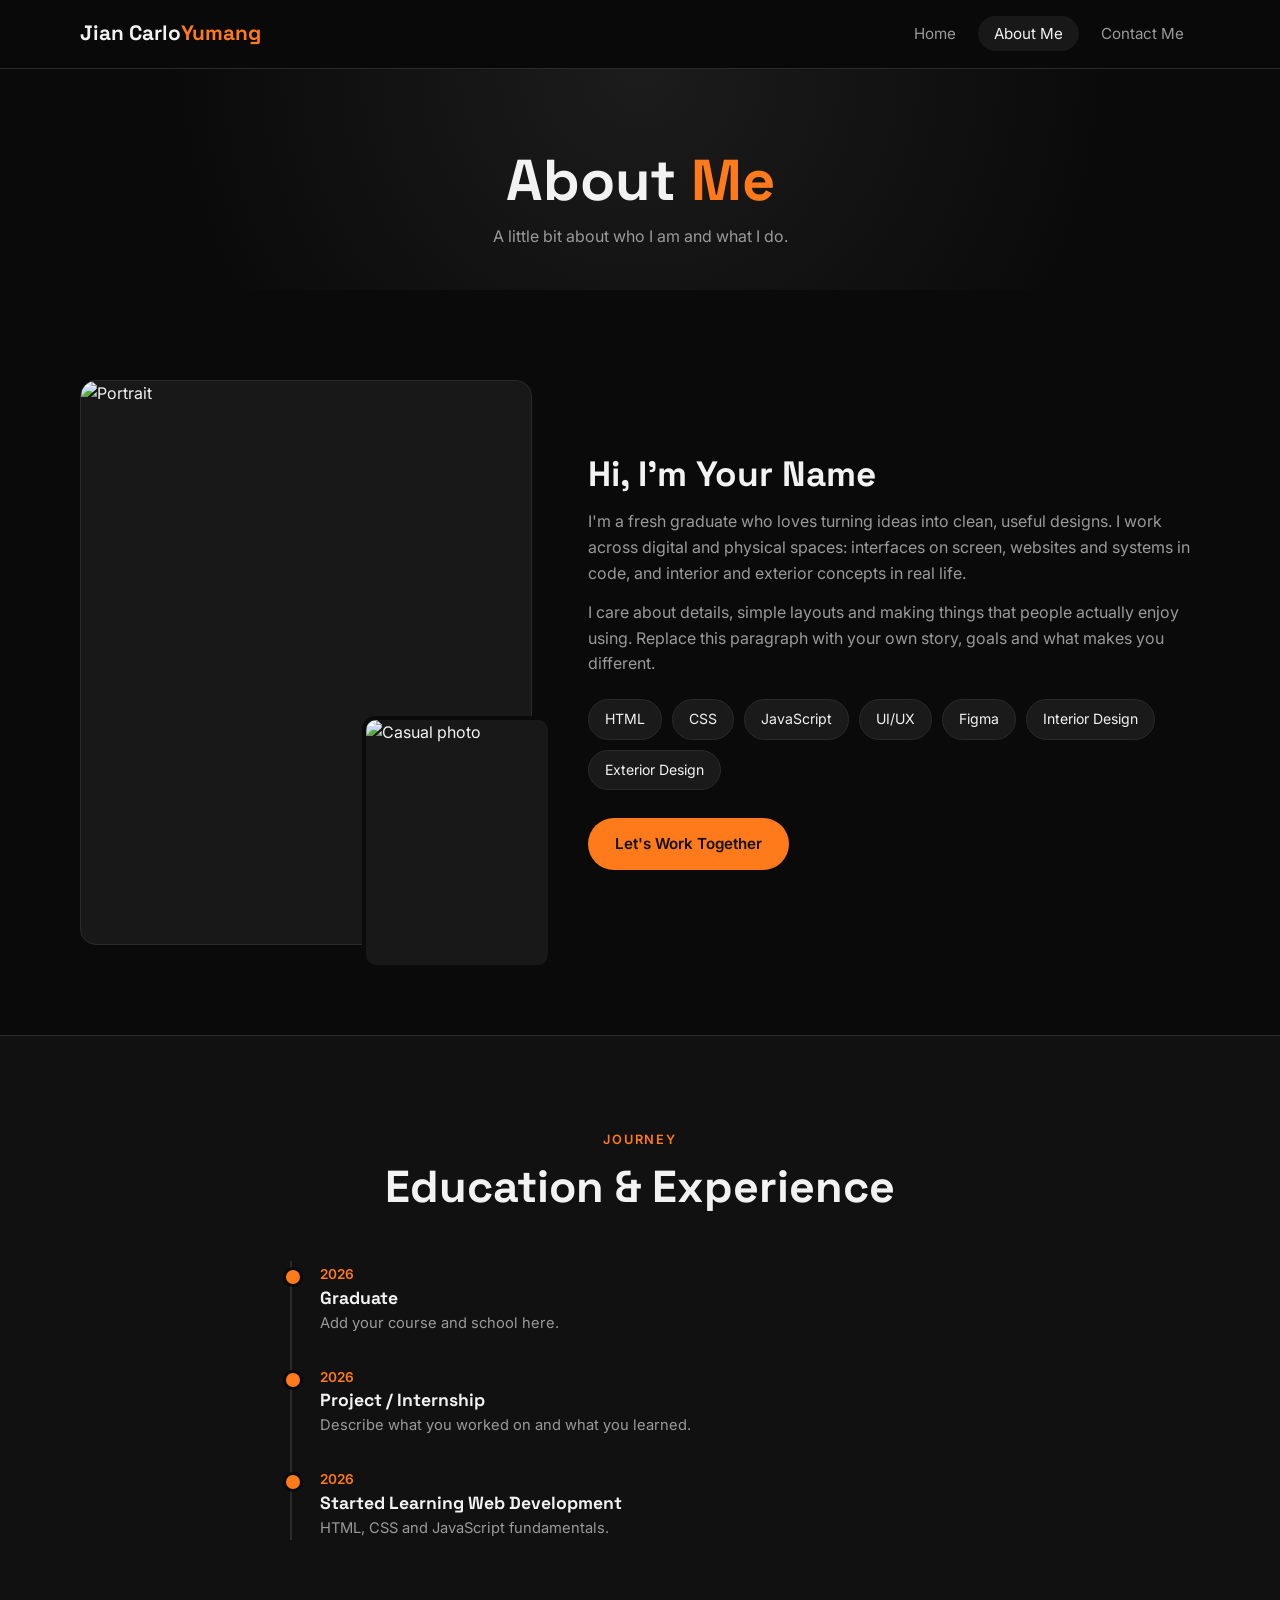
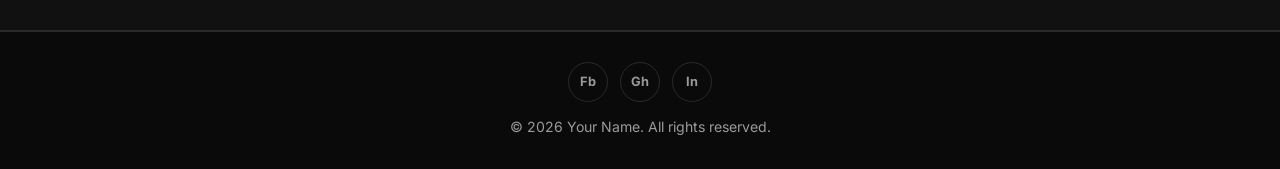
==== about.html @ 5ab4c867 "initial commit" ====
<!DOCTYPE html>
<html lang="en">
<head>
  <meta charset="UTF-8" />
  <meta name="viewport" content="width=device-width, initial-scale=1" />
  <title>About Me | Your Name</title>
  <link rel="preconnect" href="https://fonts.googleapis.com" />
  <link href="https://fonts.googleapis.com/css2?family=Inter:wght@400;500;600&family=Space+Grotesk:wght@500;700&display=swap" rel="stylesheet" />
  <link rel="stylesheet" href="style.css" />
</head>
<body>

  <header class="nav">
    <div class="container">
      <a href="index.html" class="logo">Jian Carlo<span>Yumang</span></a>
      <ul>
        <li><a href="index.html">Home</a></li>
        <li><a href="about.html" class="active">About Me</a></li>
        <li><a href="contact.html">Contact Me</a></li>
      </ul>
      <button class="menu-btn" aria-label="Menu">☰</button>
    </div>
  </header>

  <div class="page-hero">
    <div class="container">
      <h1>About <span class="accent">Me</span></h1>
      <p>A little bit about who I am and what I do.</p>
    </div>
  </div>

  <section>
    <div class="container about-grid">
      <div class="about-photos reveal">
        <img class="main" src="images/about-main.jpg" alt="Portrait" />
        <img class="small" src="images/about-casual.jpg" alt="Casual photo" />
      </div>
      <div class="about-text reveal">
        <h2>Hi, I'm Your Name</h2>
        <p>I'm a fresh graduate who loves turning ideas into clean, useful designs. I work across digital and physical spaces: interfaces on screen, websites and systems in code, and interior and exterior concepts in real life.</p>
        <p>I care about details, simple layouts and making things that people actually enjoy using. Replace this paragraph with your own story, goals and what makes you different.</p>
        <div class="skills">
          <span>HTML</span><span>CSS</span><span>JavaScript</span>
          <span>UI/UX</span><span>Figma</span><span>Interior Design</span><span>Exterior Design</span>
        </div>
        <a href="contact.html" class="btn btn-primary">Let's Work Together</a>
      </div>
    </div>
  </section>

  <section class="alt">
    <div class="container">
      <div class="section-head reveal">
        <span class="tag">Journey</span>
        <h2>Education &amp; Experience</h2>
      </div>
      <div class="timeline" style="max-width:700px;margin-inline:auto">
        <div class="item reveal">
          <span class="year">2026</span>
          <h3>Graduate</h3>
          <p>Add your course and school here.</p>
        </div>
        <div class="item reveal">
          <span class="year">2025</span>
          <h3>Project / Internship</h3>
          <p>Describe what you worked on and what you learned.</p>
        </div>
        <div class="item reveal">
          <span class="year">2024</span>
          <h3>Started Learning Web Development</h3>
          <p>HTML, CSS and JavaScript fundamentals.</p>
        </div>
      </div>
    </div>
  </section>

  <footer>
    <div class="container">
      <div class="socials">
        <a href="#" aria-label="Facebook">Fb</a>
        <a href="#" aria-label="GitHub">Gh</a>
        <a href="#" aria-label="LinkedIn">In</a>
      </div>
      © <span class="year"></span> Your Name. All rights reserved.
    </div>
  </footer>

  <script src="script.js"></script>
</body>
</html>
---- style.css ----
:root {
  --bg: #0a0a0a;
  --bg-2: #111111;
  --bg-3: #181818;
  --card: #1a1a1a;
  --line: #2a2a2a;
  --text: #f2f2f2;
  --muted: #9a9a9a;
  --accent: #ff7a1a;
  --radius: 16px;
  --max: 1120px;
}

* { box-sizing: border-box; margin: 0; padding: 0; }
html { scroll-behavior: smooth; }
body {
  font-family: "Inter", system-ui, sans-serif;
  background: var(--bg);
  color: var(--text);
  line-height: 1.6;
  -webkit-font-smoothing: antialiased;
}
img { max-width: 100%; display: block; }
a { color: inherit; text-decoration: none; }
.container { width: min(var(--max), calc(100% - 2.5rem)); margin-inline: auto; }
section { padding: clamp(64px, 8vw, 90px) 0; }
h1, h2, h3 { font-family: "Space Grotesk", "Inter", sans-serif; line-height: 1.1; }
.accent { color: var(--accent); }

/* ===== Navbar ===== */
.nav {
  position: sticky; top: 0; z-index: 50;
  background: rgba(10,10,10,.85);
  backdrop-filter: blur(12px);
  border-bottom: 1px solid var(--line);
}
.nav .container { display: flex; align-items: center; justify-content: space-between; height: 68px; }
.logo { font-family: "Space Grotesk", sans-serif; font-weight: 700; font-size: 1.3rem; }
.logo span { color: var(--accent); }
.nav ul { display: flex; gap: 6px; list-style: none; }
.nav ul a { padding: 8px 16px; border-radius: 999px; color: var(--muted); font-size: .95rem; transition: .25s; }
.nav ul a:hover, .nav ul a.active { color: var(--text); background: var(--bg-3); }
.menu-btn { display: none; background: none; border: 1px solid var(--line); color: var(--text); font-size: 1.3rem; width: 42px; height: 42px; border-radius: 10px; cursor: pointer; }

/* ===== Buttons ===== */
.btn {
  display: inline-flex; align-items: center; gap: 8px;
  padding: 13px 26px; border-radius: 999px; font-weight: 600; font-size: .95rem;
  border: 1px solid transparent; cursor: pointer; transition: .25s; font-family: inherit;
}
.btn-primary { background: var(--accent); color: #111; }
.btn-primary:hover { transform: translateY(-2px); box-shadow: 0 8px 24px rgba(255,122,26,.35); }
.btn-ghost { border-color: var(--line); color: var(--text); background: transparent; }
.btn-ghost:hover { border-color: var(--accent); color: var(--accent); }

/* ===== Hero ===== */
.hero { padding: 70px 0 0; background: radial-gradient(circle at 70% 20%, #1c1c1c 0%, var(--bg) 60%); overflow: hidden; }
.hero .container { display: grid; grid-template-columns: minmax(0, 1.1fr) minmax(0, .9fr); gap: 40px; align-items: end; }
.hero-text { padding-bottom: 80px; align-self: center; }
.hero-text .hello { color: var(--accent); font-weight: 600; letter-spacing: .15em; text-transform: uppercase; font-size: .85rem; }
.hero-text h1 { font-size: clamp(2.6rem, 6vw, 4.8rem); margin: 14px 0 18px; }
.hero-text h1 .outline { color: transparent; -webkit-text-stroke: 1.5px var(--text); }
.hero-text p { color: var(--muted); max-width: 520px; margin-bottom: 30px; }
.hero-actions { display: flex; gap: 14px; flex-wrap: wrap; }
.hero-photo { position: relative; display: flex; justify-content: center; }
.hero-photo::before {
  content: ""; position: absolute; bottom: 0; width: 82%; aspect-ratio: 1; border-radius: 50%;
}
.hero-photo img { position: relative; width: min(380px, 90%); aspect-ratio: 4/5; object-fit: cover; border-radius: 200px 200px 0 0; background: var(--bg-3); }

/* ===== Stats ===== */
.stats { background: var(--bg-2); padding: 40px 0; border-block: 1px solid var(--line); }
.stats .container { display: grid; grid-template-columns: repeat(3, minmax(0, 1fr)); gap: 20px; text-align: center; }
.stats h3 { font-size: 2.4rem; color: var(--accent); }
.stats p { color: var(--muted); font-size: .9rem; }

/* ===== Section headings ===== */
.section-head { text-align: center; margin-bottom: 50px; }
.section-head .tag { color: var(--accent); font-weight: 600; letter-spacing: .15em; text-transform: uppercase; font-size: .8rem; }
.section-head h2 { font-size: clamp(1.9rem, 4vw, 2.8rem); margin-top: 10px; }
.section-head p { color: var(--muted); max-width: 560px; margin: 12px auto 0; }

/* ===== Services ===== */
.services-grid { display: grid; grid-template-columns: repeat(3, minmax(0, 1fr)); gap: 22px; }
.service-card {
  background: var(--card); border: 1px solid var(--line); border-radius: var(--radius);
  padding: 34px 28px; transition: .3s;
}
.service-card:hover { transform: translateY(-6px); border-color: var(--accent); background: #1f1f1f; }
.service-card .icon {
  width: 58px; height: 58px; border-radius: 14px; display: grid; place-items: center;
  background: #0f0f0f; border: 1px solid var(--line); font-size: 1.6rem; margin-bottom: 20px;
}
.service-card h3 { font-size: 1.25rem; margin-bottom: 10px; }
.service-card p { color: var(--muted); font-size: .95rem; }

/* ===== Cards grid (projects + certs) ===== */
.grid { display: grid; grid-template-columns: repeat(3, minmax(0, 1fr)); gap: 22px; }
.card { background: var(--card); border: 1px solid var(--line); border-radius: var(--radius); overflow: hidden; transition: .3s; }
.card:hover { transform: translateY(-6px); border-color: #3d3d3d; box-shadow: 0 16px 40px rgba(0,0,0,.5); }
.thumb {
  aspect-ratio: 16/10; background: linear-gradient(135deg, #222, #111); position: relative;
  display: grid; place-items: center; color: var(--muted); font-size: .85rem; overflow: hidden;
}
.thumb img { width: 100%; height: 100%; object-fit: cover; transition: transform .5s; }
.card:hover .thumb img { transform: scale(1.05); }
.card-body { padding: 20px 22px 24px; }
.card-body .label { color: var(--accent); font-size: .75rem; font-weight: 600; letter-spacing: .1em; text-transform: uppercase; }
.card-body h3 { font-size: 1.15rem; margin: 6px 0 8px; }
.card-body p { color: var(--muted); font-size: .9rem; margin-bottom: 14px; }
.card-links { display: flex; gap: 14px; font-size: .88rem; font-weight: 600; }
.card-links a { color: var(--text); border-bottom: 1px solid var(--accent); padding-bottom: 1px; }
.card-links a:hover { color: var(--accent); }
.cert-card { cursor: pointer; }
.cert-card .thumb { aspect-ratio: 4/3; }

.alt { background: var(--bg-2); border-block: 1px solid var(--line); }

/* ===== Lightbox ===== */
.lightbox { position: fixed; inset: 0; background: rgba(0,0,0,.92); display: none; place-items: center; z-index: 100; padding: 24px; }
.lightbox.open { display: grid; }
.lightbox img { max-height: 88vh; border-radius: 10px; }
.lightbox button { position: absolute; top: 20px; right: 24px; background: none; border: none; color: #fff; font-size: 2.2rem; cursor: pointer; }

/* ===== About page ===== */
.page-hero { padding: 80px 0 40px; text-align: center; background: radial-gradient(circle at 50% 0%, #1c1c1c, var(--bg) 70%); }
.page-hero h1 { font-size: clamp(2.2rem, 5vw, 3.6rem); }
.page-hero p { color: var(--muted); margin-top: 12px; }
.about-grid { display: grid; grid-template-columns: minmax(0, .85fr) minmax(0, 1.15fr); gap: 56px; align-items: center; }
.about-photos { position: relative; }
.about-photos .main { border-radius: var(--radius); width: 100%; aspect-ratio: 4/5; object-fit: cover; background: var(--bg-3); border: 1px solid var(--line); }
.about-photos .small {
  position: absolute; right: -20px; bottom: -24px; width: 42%; aspect-ratio: 3/4; object-fit: cover;
  border-radius: 14px; border: 4px solid var(--bg); background: var(--bg-3);
}
.about-text h2 { font-size: 2.2rem; margin-bottom: 16px; }
.about-text p { color: var(--muted); margin-bottom: 14px; }
.skills { display: flex; flex-wrap: wrap; gap: 10px; margin: 22px 0 28px; }
.skills span { background: var(--card); border: 1px solid var(--line); padding: 8px 16px; border-radius: 999px; font-size: .88rem; }
.timeline { border-left: 2px solid var(--line); margin-left: 8px; padding-left: 28px; display: grid; gap: 28px; }
.timeline .item { position: relative; }
.timeline .item::before { content: ""; position: absolute; left: -37px; top: 6px; width: 14px; height: 14px; border-radius: 50%; background: var(--accent); border: 3px solid var(--bg); }
.timeline .year { color: var(--accent); font-size: .85rem; font-weight: 600; }
.timeline h3 { font-size: 1.1rem; margin: 2px 0 4px; }
.timeline p { color: var(--muted); font-size: .92rem; }

/* ===== Contact ===== */
.contact-grid { display: grid; grid-template-columns: minmax(0, .8fr) minmax(0, 1.2fr); gap: 40px; }
.contact-info { display: grid; gap: 16px; align-content: start; }
.info-box { background: var(--card); border: 1px solid var(--line); border-radius: var(--radius); padding: 22px; display: flex; gap: 16px; align-items: center; }
.info-box .ico { width: 48px; height: 48px; border-radius: 12px; background: #0f0f0f; border: 1px solid var(--line); display: grid; place-items: center; font-size: 1.3rem; }
.info-box small { color: var(--muted); display: block; }
.form { background: var(--card); border: 1px solid var(--line); border-radius: var(--radius); padding: 32px; display: grid; gap: 16px; }
.form label { font-size: .85rem; color: var(--muted); display: grid; gap: 6px; }
.form input, .form textarea {
  width: 100%;
  background: #0f0f0f; border: 1px solid var(--line); color: var(--text); border-radius: 10px;
  padding: 13px 14px; font-family: inherit; font-size: .95rem; outline: none; transition: .2s;
}
.form input:focus, .form textarea:focus { border-color: var(--accent); }
.form textarea { min-height: 140px; resize: vertical; }
.form-msg { font-size: .9rem; color: var(--accent); min-height: 1.2em; }

/* ===== Footer ===== */
footer { border-top: 1px solid var(--line); padding: 30px 0; text-align: center; color: var(--muted); font-size: .88rem; }
.socials { display: flex; gap: 12px; justify-content: center; margin-bottom: 14px; }
.socials a { width: 40px; height: 40px; border-radius: 50%; border: 1px solid var(--line); display: grid; place-items: center; font-size: .8rem; font-weight: 700; transition: .25s; }
.socials a:hover { background: var(--accent); color: #111; border-color: var(--accent); }

/* ===== Reveal animation ===== */
.reveal { opacity: 0; transform: translateY(24px); transition: .7s; }
.reveal.show { opacity: 1; transform: none; }

/* ===== Responsive ===== */
@media (max-width: 900px) {
  .hero .container, .about-grid, .contact-grid { grid-template-columns: 1fr; }
  .hero-text { padding-bottom: 20px; text-align: center; }
  .hero-text p { margin-inline: auto; }
  .hero-actions { justify-content: center; }
  .services-grid, .grid { grid-template-columns: 1fr 1fr; }
  .about-photos { max-width: 420px; margin-inline: auto; }
  .about-photos .small { right: -10px; }
  .about-grid, .contact-grid { gap: 36px; }
  .hero-photo img { width: min(380px, 80%); }
}
@media (max-width: 640px) {
  .container { width: min(var(--max), calc(100% - 2rem)); }
  .services-grid, .grid { grid-template-columns: 1fr; }
  .stats { padding: 28px 0; }
  .stats .container { gap: 8px; }
  .stats h3 { font-size: 1.7rem; }
  .stats p { font-size: .8rem; }
  .menu-btn { display: block; }
  .nav ul { display: none; position: absolute; top: 68px; left: 0; right: 0; flex-direction: column; background: var(--bg-2); padding: 14px 20px; border-bottom: 1px solid var(--line); }
  .nav ul.open { display: flex; }
  .hero { padding-top: 48px; }
  .hero .container { gap: 32px; }
  .hero-text h1 { font-size: clamp(2.2rem, 11vw, 3.4rem); }
  .hero-photo img { width: min(320px, 88%); }
  .section-head { margin-bottom: 36px; }
  .about-grid, .contact-grid { gap: 28px; }
  .about-photos .small { right: 0; bottom: -16px; }
  .about-text h2 { font-size: clamp(1.7rem, 8vw, 2.2rem); }
  .form { padding: clamp(20px, 6vw, 32px); }
  .info-box { padding: 18px; }
  .info-box > div:last-child { min-width: 0; overflow-wrap: anywhere; }
  .card-body { padding: 18px; }
  .card-links { flex-wrap: wrap; }
}
@media (max-width: 360px) {
  .container { width: calc(100% - 1.5rem); }
  .logo { font-size: 1.15rem; }
  .hero-actions .btn { padding: 12px 18px; }
  .stats h3 { font-size: 1.5rem; }
}
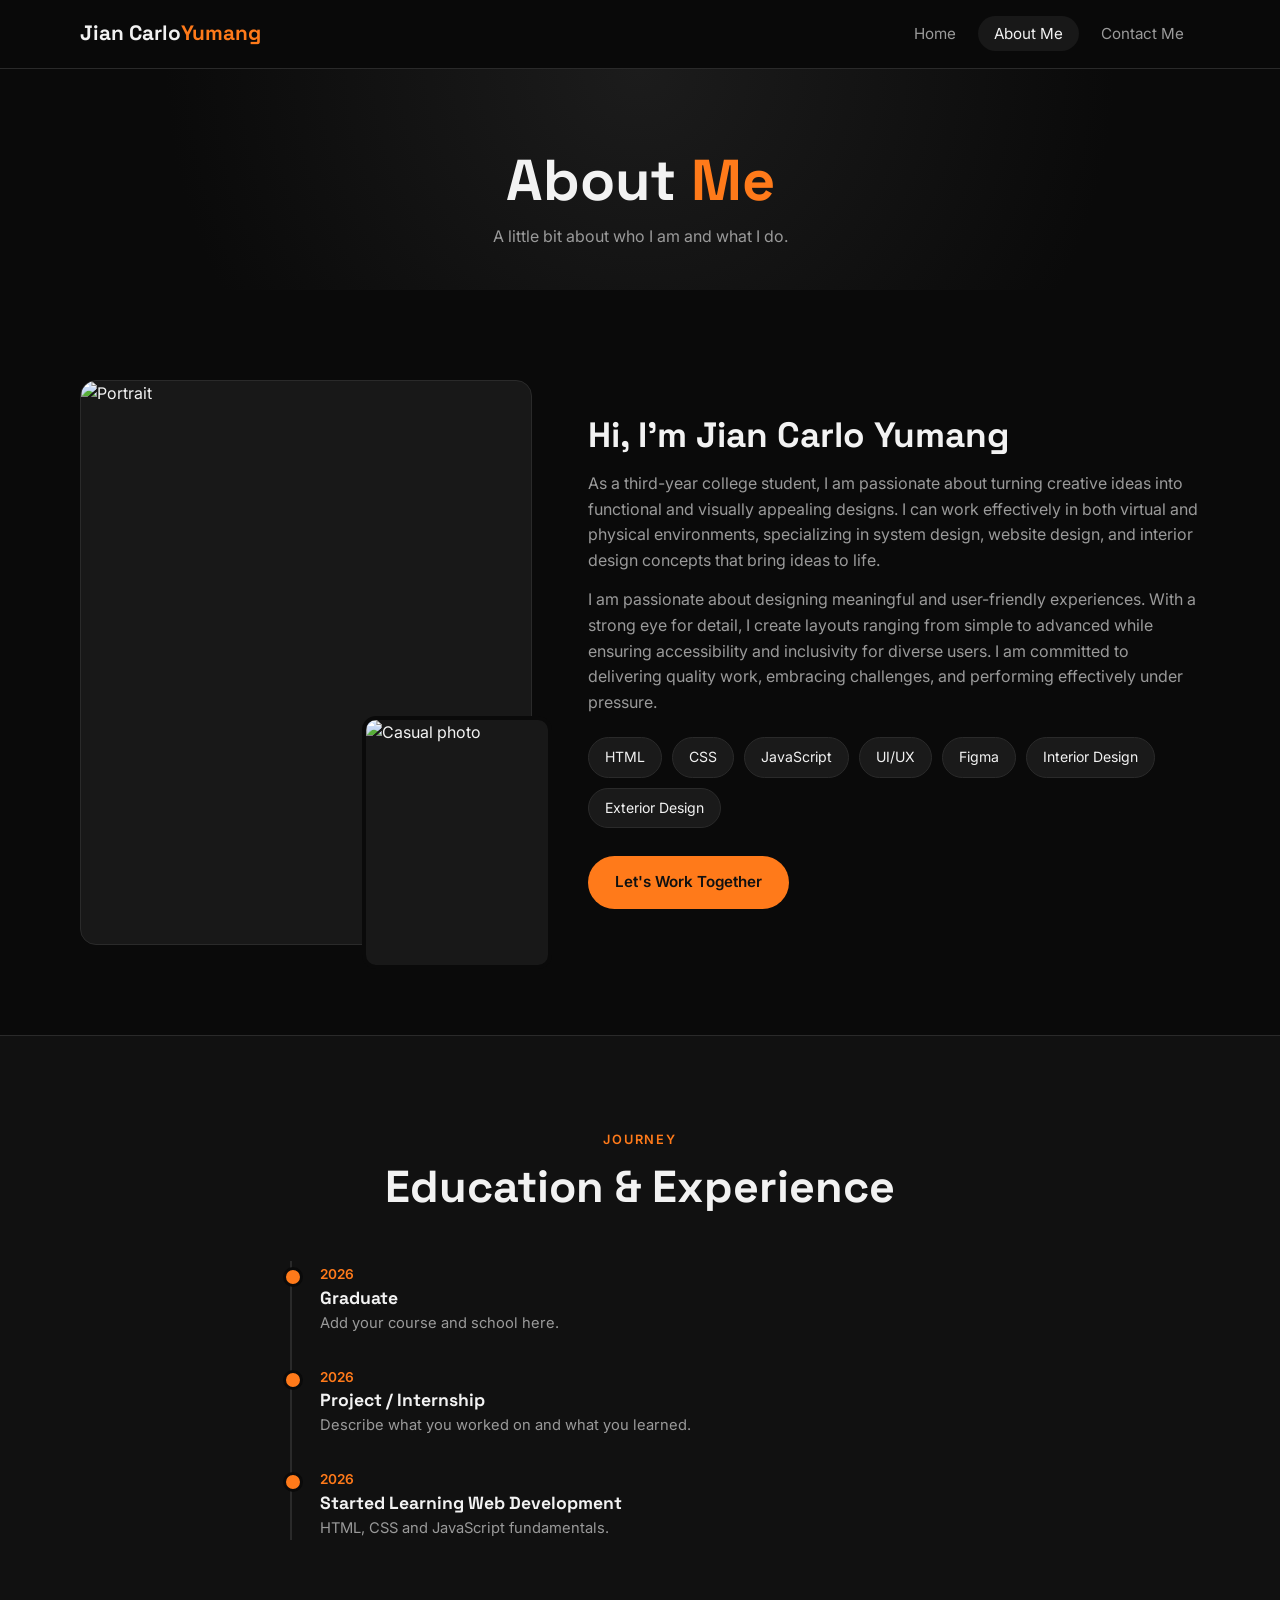
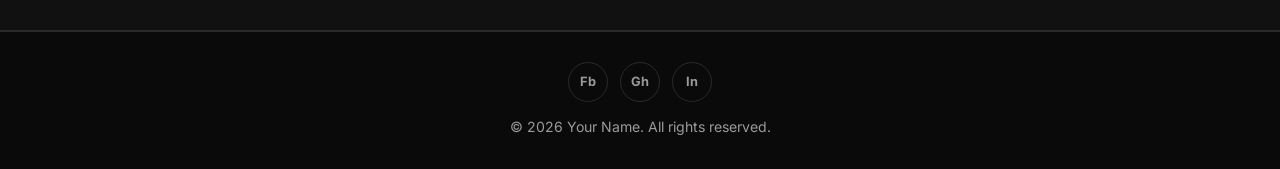
==== commit b7fc834c: "Revise about section with personal details Updated personal introduction and added details about ski" ====
--- a/about.html
+++ b/about.html
@@ -36,9 +36,9 @@
         <img class="small" src="images/about-casual.jpg" alt="Casual photo" />
       </div>
       <div class="about-text reveal">
-        <h2>Hi, I'm Your Name</h2>
-        <p>I'm a fresh graduate who loves turning ideas into clean, useful designs. I work across digital and physical spaces: interfaces on screen, websites and systems in code, and interior and exterior concepts in real life.</p>
-        <p>I care about details, simple layouts and making things that people actually enjoy using. Replace this paragraph with your own story, goals and what makes you different.</p>
+        <h2>Hi, I'm Jian Carlo Yumang</h2>
+        <p>As a third-year college student, I am passionate about turning creative ideas into functional and visually appealing designs. I can work effectively in both virtual and physical environments, specializing in system design, website design, and interior design concepts that bring ideas to life.</p>
+        <p>I am passionate about designing meaningful and user-friendly experiences. With a strong eye for detail, I create layouts ranging from simple to advanced while ensuring accessibility and inclusivity for diverse users. I am committed to delivering quality work, embracing challenges, and performing effectively under pressure.</p>
         <div class="skills">
           <span>HTML</span><span>CSS</span><span>JavaScript</span>
           <span>UI/UX</span><span>Figma</span><span>Interior Design</span><span>Exterior Design</span>
@@ -87,4 +87,4 @@
 
   <script src="script.js"></script>
 </body>
-</html>+</html>
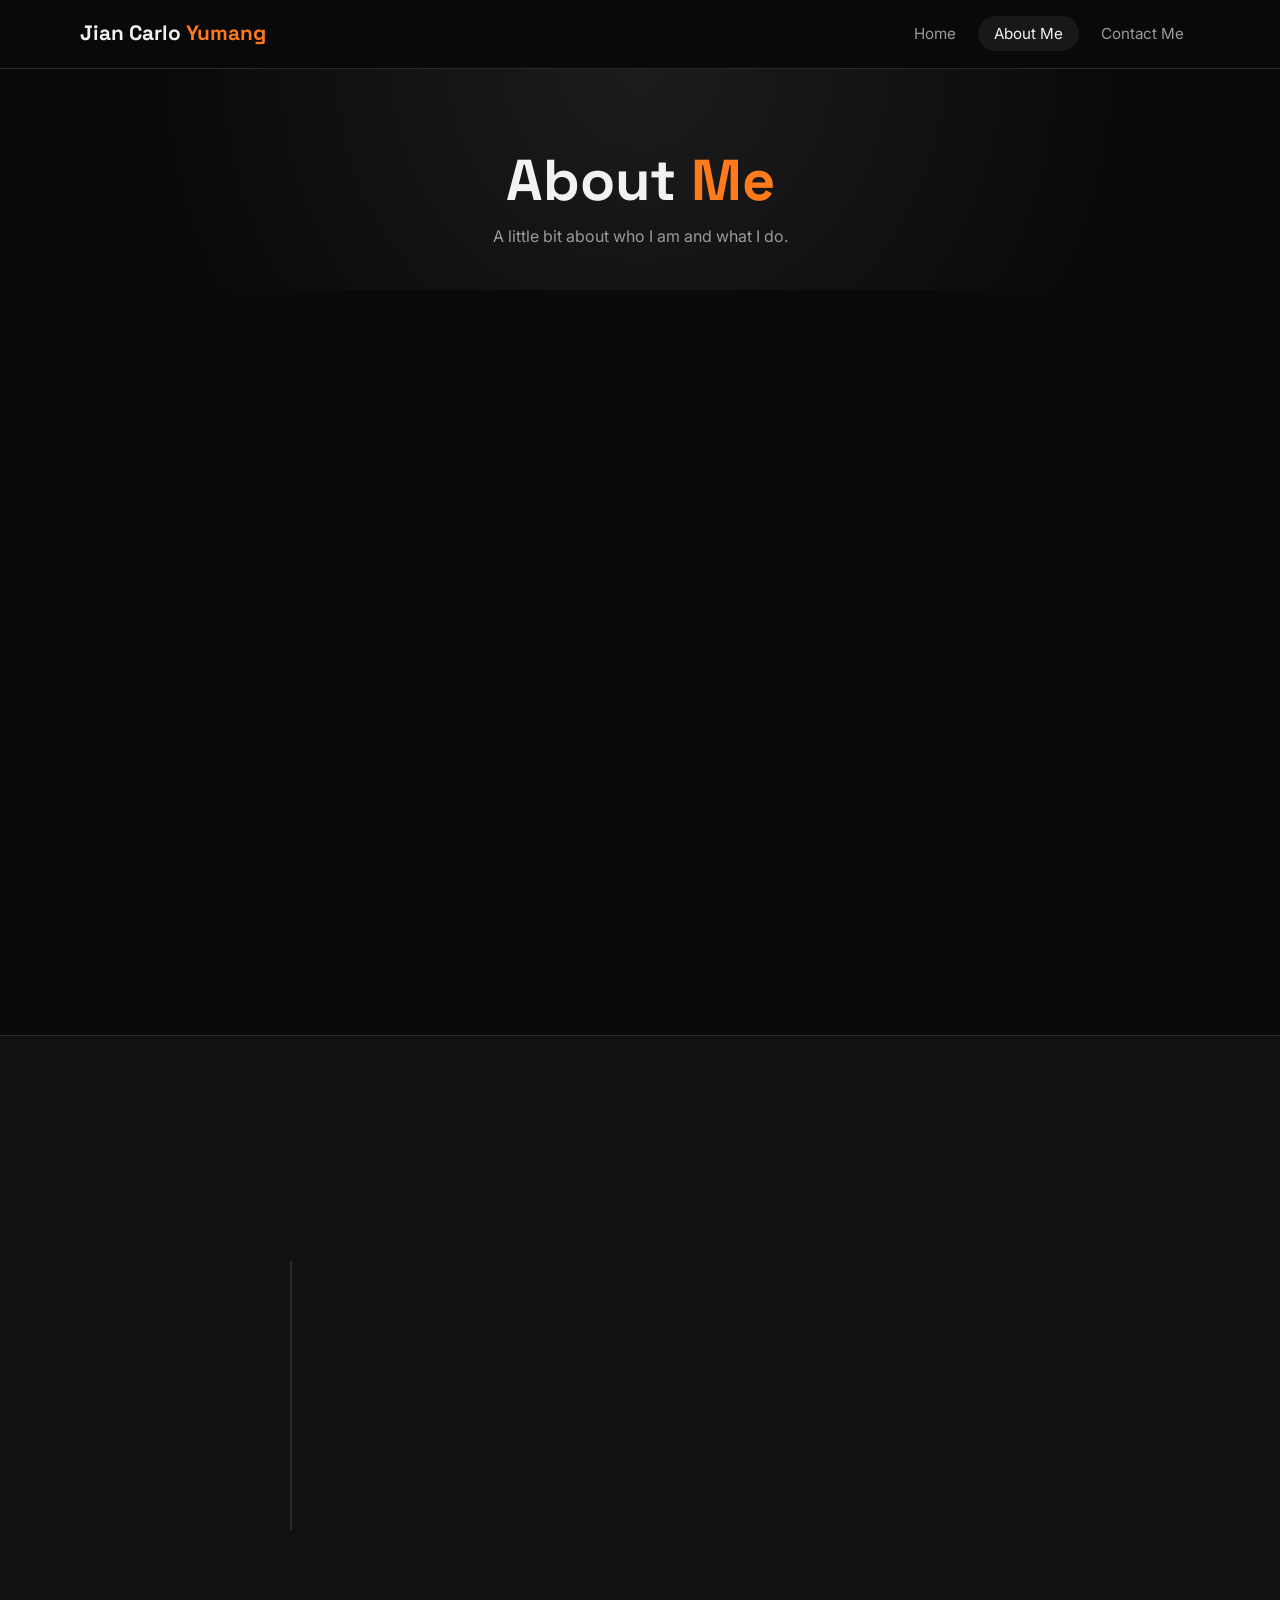
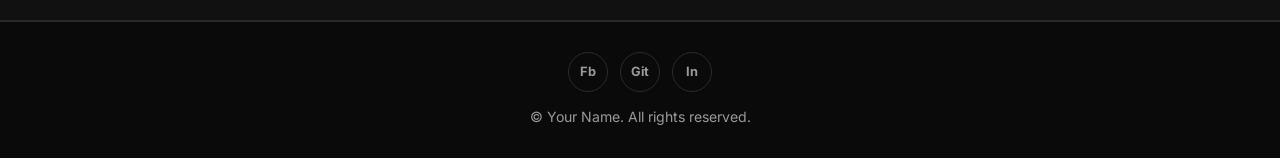
==== commit 69592618: "Add files via upload" ====
--- a/about.html
+++ b/about.html
@@ -12,7 +12,7 @@
 
   <header class="nav">
     <div class="container">
-      <a href="index.html" class="logo">Jian Carlo<span>Yumang</span></a>
+      <a href="index.html" class="logo">Jian Carlo<span> Yumang</span></a>
       <ul>
         <li><a href="index.html">Home</a></li>
         <li><a href="about.html" class="active">About Me</a></li>
@@ -32,16 +32,18 @@
   <section>
     <div class="container about-grid">
       <div class="about-photos reveal">
-        <img class="main" src="images/about-main.jpg" alt="Portrait" />
-        <img class="small" src="images/about-casual.jpg" alt="Casual photo" />
+        <img class="main" src="images/pot.png" alt="Portrait" />
+        <img class="small" src="images/wpro.png" alt="Casual photo" />
       </div>
       <div class="about-text reveal">
         <h2>Hi, I'm Jian Carlo Yumang</h2>
         <p>As a third-year college student, I am passionate about turning creative ideas into functional and visually appealing designs. I can work effectively in both virtual and physical environments, specializing in system design, website design, and interior design concepts that bring ideas to life.</p>
         <p>I am passionate about designing meaningful and user-friendly experiences. With a strong eye for detail, I create layouts ranging from simple to advanced while ensuring accessibility and inclusivity for diverse users. I am committed to delivering quality work, embracing challenges, and performing effectively under pressure.</p>
         <div class="skills">
-          <span>HTML</span><span>CSS</span><span>JavaScript</span>
-          <span>UI/UX</span><span>Figma</span><span>Interior Design</span><span>Exterior Design</span>
+          <span>HTML</span><span>CSS</span><span>JavaScript</span><span>React</span><span>Node.js</span><span>Express.js</span>
+          <span>MySQL</span><span>Java</span>
+          <span>UI/UX</span><span>Figma</span><span>Interior Design</span><span>Exterior Design</span><span>System Design</span>
+          <span>3D Modeling</span>
         </div>
         <a href="contact.html" class="btn btn-primary">Let's Work Together</a>
       </div>
@@ -56,17 +58,17 @@
       </div>
       <div class="timeline" style="max-width:700px;margin-inline:auto">
         <div class="item reveal">
-          <span class="year">2026</span>
-          <h3>Graduate</h3>
-          <p>Add your course and school here.</p>
+          <H2 class="year1">2028</H2>
+          <h3>College Grad-Waiting</h3>
+          <p>BS - Information Technology | Bulacan State University</p>
         </div>
         <div class="item reveal">
-          <span class="year">2025</span>
-          <h3>Project / Internship</h3>
-          <p>Describe what you worked on and what you learned.</p>
+          <span class="year2">2024</span>
+          <h3>High School Graduate</h3>
+          <p>(STEM)Science, Technology, Engineering, and Mathematics.</p>
         </div>
         <div class="item reveal">
-          <span class="year">2024</span>
+          <span class="year3">2025</span>
           <h3>Started Learning Web Development</h3>
           <p>HTML, CSS and JavaScript fundamentals.</p>
         </div>
@@ -77,9 +79,9 @@
   <footer>
     <div class="container">
       <div class="socials">
-        <a href="#" aria-label="Facebook">Fb</a>
-        <a href="#" aria-label="GitHub">Gh</a>
-        <a href="#" aria-label="LinkedIn">In</a>
+        <a href="https://www.facebook.com/jiancarlo.yumangii.1" aria-label="Facebook">Fb</a>
+        <a href="https://github.com/Ziankazu" aria-label="GitHub">Git</a>
+        <a href="https://ph.linkedin.com/in/jian-carlo-yumang-34918139b" aria-label="LinkedIn">In</a>
       </div>
       © <span class="year"></span> Your Name. All rights reserved.
     </div>
@@ -87,4 +89,4 @@
 
   <script src="script.js"></script>
 </body>
-</html>
+</html>
--- a/style.css
+++ b/style.css
@@ -140,7 +140,9 @@
 .timeline { border-left: 2px solid var(--line); margin-left: 8px; padding-left: 28px; display: grid; gap: 28px; }
 .timeline .item { position: relative; }
 .timeline .item::before { content: ""; position: absolute; left: -37px; top: 6px; width: 14px; height: 14px; border-radius: 50%; background: var(--accent); border: 3px solid var(--bg); }
-.timeline .year { color: var(--accent); font-size: .85rem; font-weight: 600; }
+.timeline .year1 { color: var(--accent); font-size: .85rem; font-weight: 600; }
+.timeline .year2 { color: var(--accent); font-size: .85rem; font-weight: 600; }
+.timeline .year3 { color: var(--accent); font-size: .85rem; font-weight: 600; }
 .timeline h3 { font-size: 1.1rem; margin: 2px 0 4px; }
 .timeline p { color: var(--muted); font-size: .92rem; }
 
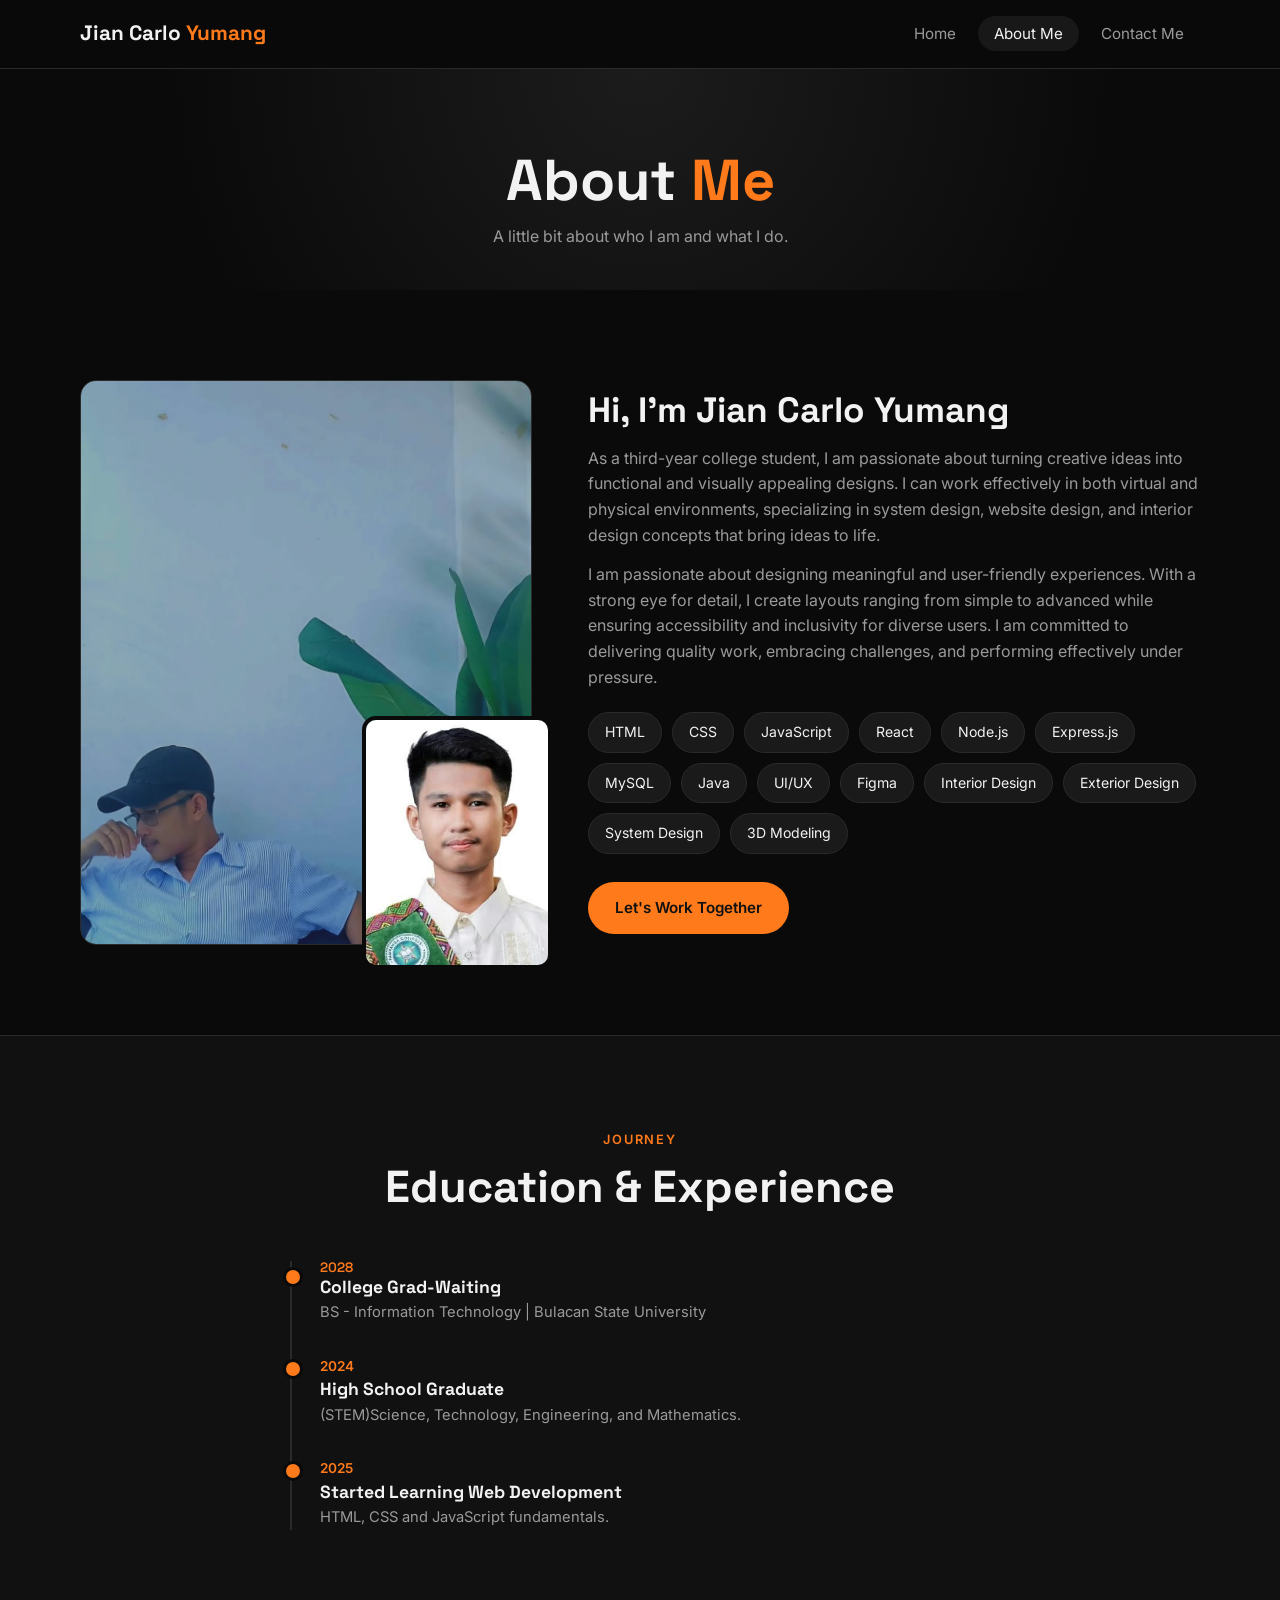
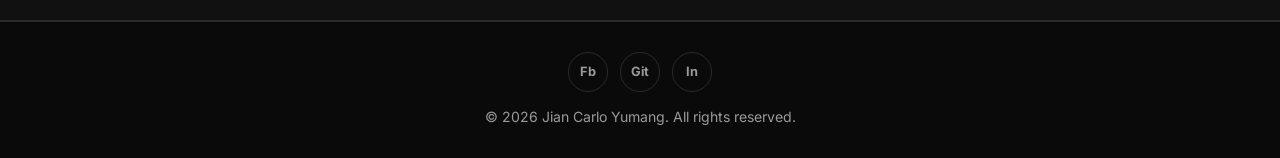
==== commit 1e09f937: "Update footer copyright name to Jian Carlo Yumang" ====
--- a/about.html
+++ b/about.html
@@ -83,10 +83,10 @@
         <a href="https://github.com/Ziankazu" aria-label="GitHub">Git</a>
         <a href="https://ph.linkedin.com/in/jian-carlo-yumang-34918139b" aria-label="LinkedIn">In</a>
       </div>
-      © <span class="year"></span> Your Name. All rights reserved.
+      © <span class="year"></span> Jian Carlo Yumang. All rights reserved.
     </div>
   </footer>
 
   <script src="script.js"></script>
 </body>
-</html>+</html>
